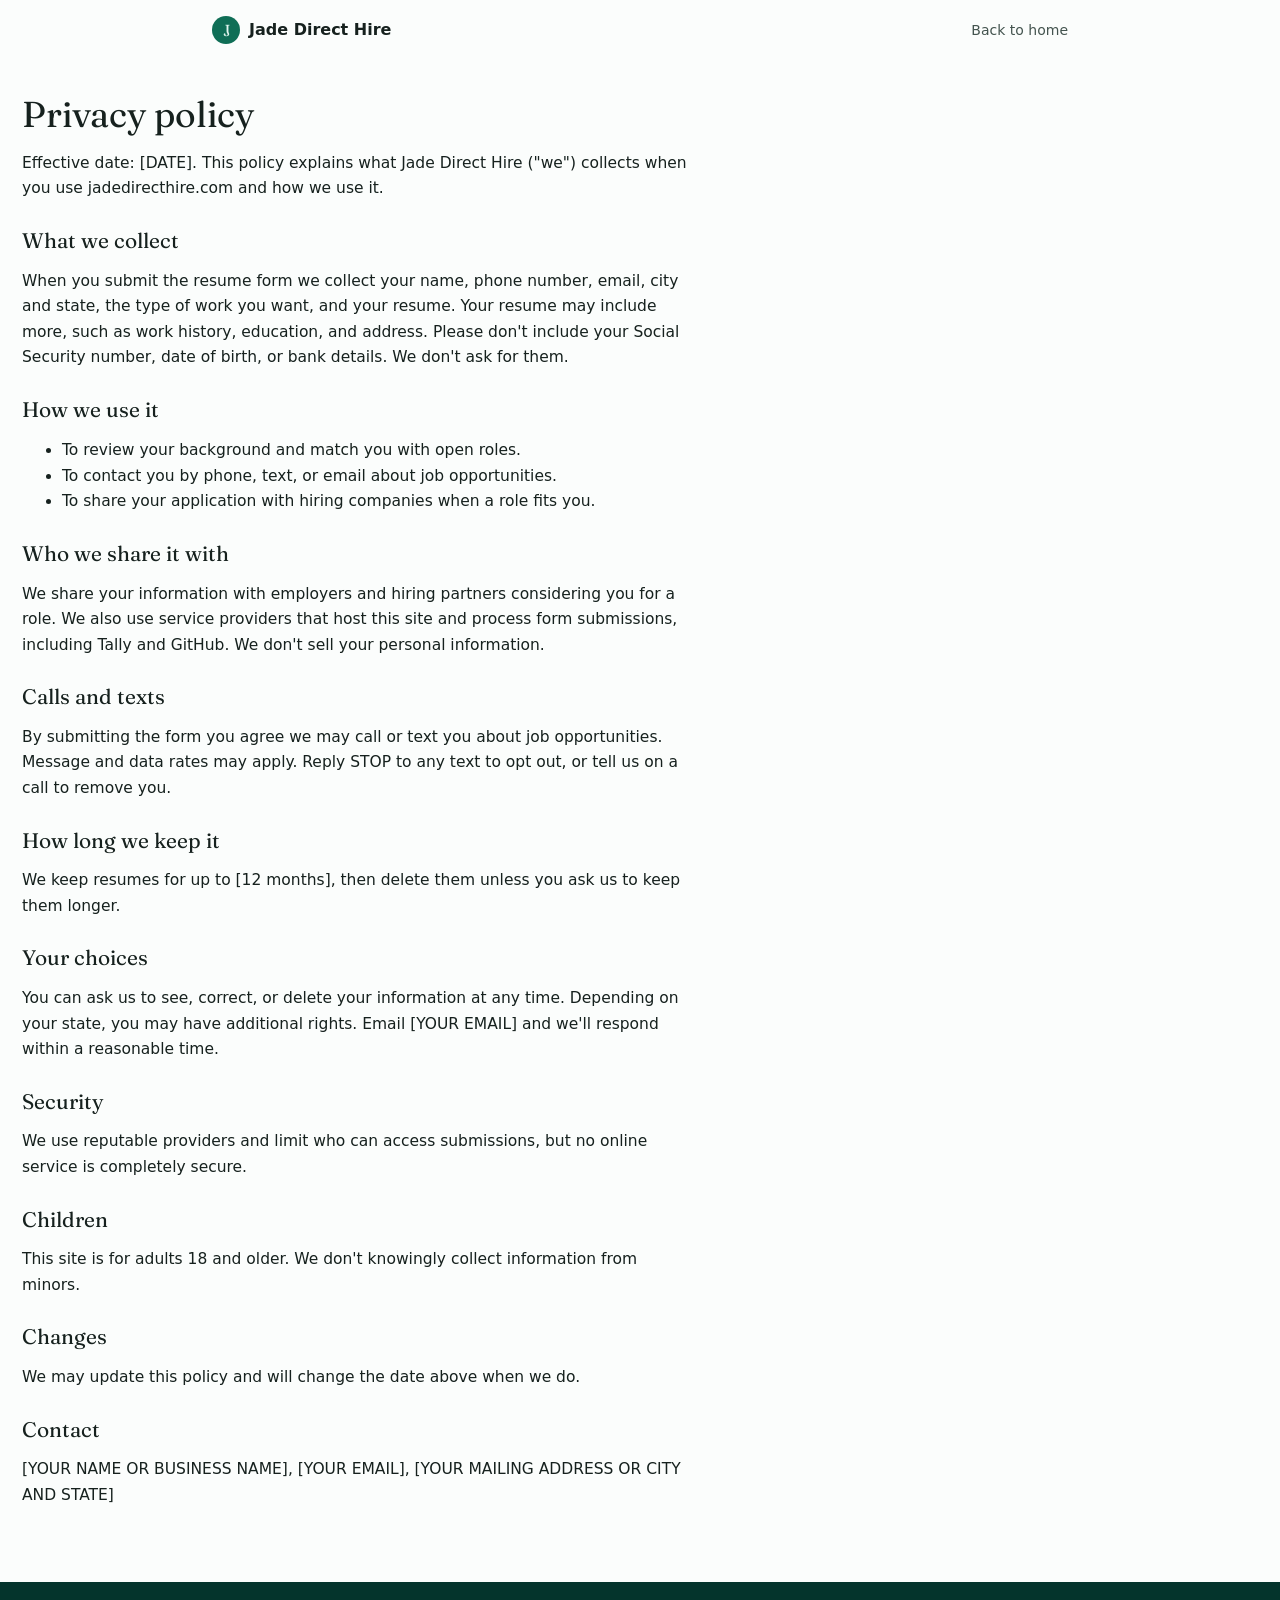
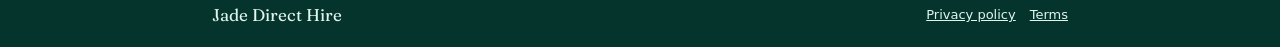
==== privacy.html @ fafb7166 "Add files via upload" ====
<!DOCTYPE html><html lang="en"><head><meta charset="utf-8"><meta name="viewport" content="width=device-width, initial-scale=1"><link href="https://fonts.googleapis.com/css2?family=Fraunces:opsz,wght@9..144,400&display=swap" rel="stylesheet"><link rel="stylesheet" href="styles.css"><title>Privacy policy | Jade Direct Hire</title></head><body><header><div class="wrap"><a class="logo" href="/"><b>J</b>Jade Direct Hire</a><nav><a href="/">Back to home</a></nav></div></header><main class="legal">
<h1>Privacy policy</h1>
<p>Effective date: [DATE]. This policy explains what Jade Direct Hire ("we") collects when you use jadedirecthire.com and how we use it.</p>
<h2>What we collect</h2>
<p>When you submit the resume form we collect your name, phone number, email, city and state, the type of work you want, and your resume. Your resume may include more, such as work history, education, and address. Please don't include your Social Security number, date of birth, or bank details. We don't ask for them.</p>
<h2>How we use it</h2>
<ul><li>To review your background and match you with open roles.</li><li>To contact you by phone, text, or email about job opportunities.</li><li>To share your application with hiring companies when a role fits you.</li></ul>
<h2>Who we share it with</h2>
<p>We share your information with employers and hiring partners considering you for a role. We also use service providers that host this site and process form submissions, including Tally and GitHub. We don't sell your personal information.</p>
<h2>Calls and texts</h2>
<p>By submitting the form you agree we may call or text you about job opportunities. Message and data rates may apply. Reply STOP to any text to opt out, or tell us on a call to remove you.</p>
<h2>How long we keep it</h2>
<p>We keep resumes for up to [12 months], then delete them unless you ask us to keep them longer.</p>
<h2>Your choices</h2>
<p>You can ask us to see, correct, or delete your information at any time. Depending on your state, you may have additional rights. Email [YOUR EMAIL] and we'll respond within a reasonable time.</p>
<h2>Security</h2>
<p>We use reputable providers and limit who can access submissions, but no online service is completely secure.</p>
<h2>Children</h2>
<p>This site is for adults 18 and older. We don't knowingly collect information from minors.</p>
<h2>Changes</h2>
<p>We may update this policy and will change the date above when we do.</p>
<h2>Contact</h2>
<p>[YOUR NAME OR BUSINESS NAME], [YOUR EMAIL], [YOUR MAILING ADDRESS OR CITY AND STATE]</p>
</main><footer><div class="wrap"><div class="row"><span class="logo2">Jade Direct Hire</span><span><a href="privacy.html">Privacy policy</a><a href="terms.html">Terms</a></span></div></div></footer></body></html>
---- styles.css ----
:root{--jade:#0F6E56;--deep:#04342C;--mint:#E1F5EE;--mist:#9FE1CB;--sun:#FAC775;--sunink:#412402;--warn:#FAEEDA;--warnink:#633806;--ink:#16211E;--paper:#FBFDFC;--line:#C9D8D3;--serif:"Fraunces",Georgia,"Times New Roman",serif;--sans:system-ui,-apple-system,"Segoe UI",Roboto,sans-serif}
*{box-sizing:border-box}
html{scroll-behavior:smooth}
body{margin:0;font:16px/1.65 var(--sans);color:var(--ink);background:var(--paper)}
a{color:var(--jade)}
a:focus-visible,button:focus-visible,summary:focus-visible{outline:3px solid var(--sun);outline-offset:2px}
.wrap{max-width:900px;margin:0 auto;padding:0 22px}
header .wrap{display:flex;align-items:center;justify-content:space-between;padding-top:16px;padding-bottom:16px;flex-wrap:wrap;gap:10px}
.logo{display:flex;align-items:center;gap:9px;font-weight:600;color:var(--ink);text-decoration:none}
.logo b{width:28px;height:28px;border-radius:50%;background:var(--jade);color:var(--mint);display:grid;place-items:center;font:400 16px var(--serif)}
nav a{margin-left:18px;font-size:14px;color:#44544F;text-decoration:none}
nav a.cta{color:var(--jade);font-weight:600}
.hero{background:var(--jade);color:#fff;position:relative;padding:56px 0 64px}
.hero small{display:block;color:var(--mist);letter-spacing:.06em;margin-bottom:12px;font-size:13px}
.hero h1{font:400 clamp(34px,6vw,54px)/1.1 var(--serif);margin:0;max-width:540px}
.hero p{color:var(--mint);max-width:480px;margin:16px 0 24px;font-size:17px}
.btn{display:inline-block;background:#fff;color:var(--deep);font-weight:600;padding:12px 22px;border-radius:6px;text-decoration:none}
.btn:hover{background:var(--mint)}
.sticker{position:absolute;right:max(22px,calc(50% - 430px));top:26px;background:var(--sun);color:var(--sunink);font-size:13px;font-weight:600;padding:9px 14px;border-radius:4px;transform:rotate(4deg)}
section{padding:42px 0 6px}
h2{font:400 28px/1.2 var(--serif);margin:0 0 8px}
.sub{color:#51625D;margin:0 0 18px}
.steps{display:grid;grid-template-columns:repeat(auto-fit,minmax(220px,1fr));gap:22px;margin-top:18px}
.steps div{border-top:3px solid var(--jade);padding-top:10px}
.steps span{font:400 32px var(--serif);color:var(--jade)}
.steps h3{margin:0 0 4px;font-size:16px}
.steps p{margin:0;font-size:14.5px;color:#44544F}
.roles{list-style:none;margin:0;padding:0;display:grid;grid-template-columns:repeat(auto-fit,minmax(270px,1fr));column-gap:34px}
.roles li a{display:flex;justify-content:space-between;align-items:center;padding:12px 0;border-top:1px solid var(--line);font:400 21px var(--serif);color:var(--ink);text-decoration:none}
.roles li a:hover{color:var(--jade)}
.roles li a::after{content:"\2197";color:var(--jade);font-size:18px}
.roles .tag{font:600 11px var(--sans);background:var(--jade);color:var(--mint);padding:2px 7px;border-radius:2px;margin-left:8px;letter-spacing:.05em;vertical-align:middle}
.roles li.all{grid-column:1/-1;border-bottom:1px solid var(--line)}
.apply{background:#fff;border:1px solid var(--line);border-radius:12px;padding:22px;margin-top:6px}
.note{background:var(--warn);color:var(--warnink);border-radius:6px;padding:11px 14px;font-size:14.5px;margin:0 0 14px}
.fine{font-size:12.5px;color:#5B6B66;margin:12px 0 0}
iframe{width:100%;min-height:520px;border:0}
details{border-top:1px solid var(--line);padding:12px 0}
details:last-of-type{border-bottom:1px solid var(--line)}
summary{cursor:pointer;font-weight:500}
details p{margin:8px 0 0;color:#44544F;font-size:15px}
footer{background:var(--deep);color:var(--mist);margin-top:48px;padding:22px 0;font-size:13px}
footer .row{display:flex;justify-content:space-between;flex-wrap:wrap;gap:8px}
footer a{color:var(--mint);margin-left:14px}
footer .logo2{font:400 17px var(--serif);color:var(--mint)}
footer p{margin:10px 0 0;font-size:12px;line-height:1.6}
.legal{max-width:720px;padding:34px 22px 10px}
.legal h1{font:400 36px/1.15 var(--serif);margin:0 0 6px}
.legal h2{font-size:21px;margin:26px 0 6px}
.legal p,.legal li{font-size:15.5px}
@media (prefers-reduced-motion:reduce){html{scroll-behavior:auto}}
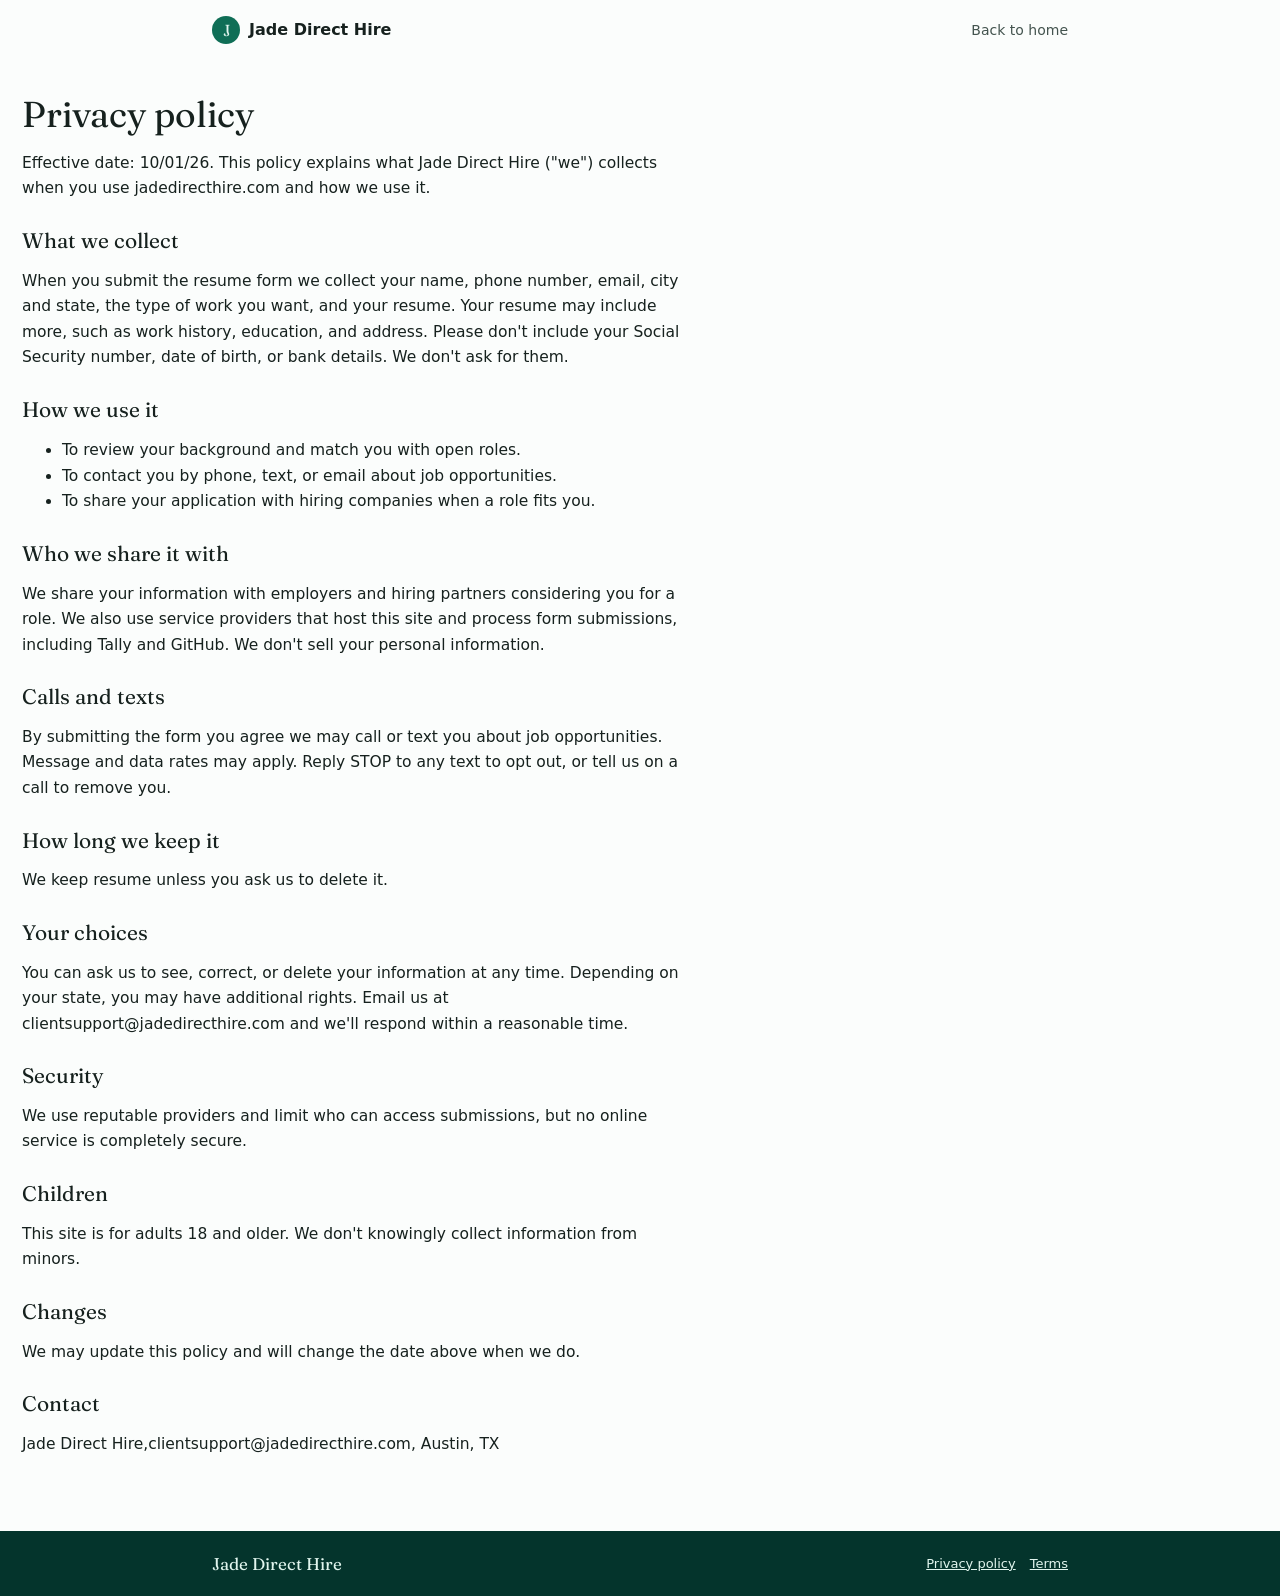
==== commit 4c44f38c: "Update privacy.html" ====
--- a/privacy.html
+++ b/privacy.html
@@ -1,6 +1,6 @@
 <!DOCTYPE html><html lang="en"><head><meta charset="utf-8"><meta name="viewport" content="width=device-width, initial-scale=1"><link href="https://fonts.googleapis.com/css2?family=Fraunces:opsz,wght@9..144,400&display=swap" rel="stylesheet"><link rel="stylesheet" href="styles.css"><title>Privacy policy | Jade Direct Hire</title></head><body><header><div class="wrap"><a class="logo" href="/"><b>J</b>Jade Direct Hire</a><nav><a href="/">Back to home</a></nav></div></header><main class="legal">
 <h1>Privacy policy</h1>
-<p>Effective date: [DATE]. This policy explains what Jade Direct Hire ("we") collects when you use jadedirecthire.com and how we use it.</p>
+<p>Effective date: 10/01/26. This policy explains what Jade Direct Hire ("we") collects when you use jadedirecthire.com and how we use it.</p>
 <h2>What we collect</h2>
 <p>When you submit the resume form we collect your name, phone number, email, city and state, the type of work you want, and your resume. Your resume may include more, such as work history, education, and address. Please don't include your Social Security number, date of birth, or bank details. We don't ask for them.</p>
 <h2>How we use it</h2>
@@ -10,9 +10,9 @@
 <h2>Calls and texts</h2>
 <p>By submitting the form you agree we may call or text you about job opportunities. Message and data rates may apply. Reply STOP to any text to opt out, or tell us on a call to remove you.</p>
 <h2>How long we keep it</h2>
-<p>We keep resumes for up to [12 months], then delete them unless you ask us to keep them longer.</p>
+<p>We keep resume unless you ask us to delete it.</p>
 <h2>Your choices</h2>
-<p>You can ask us to see, correct, or delete your information at any time. Depending on your state, you may have additional rights. Email [YOUR EMAIL] and we'll respond within a reasonable time.</p>
+<p>You can ask us to see, correct, or delete your information at any time. Depending on your state, you may have additional rights. Email us  at clientsupport@jadedirecthire.com and we'll respond within a reasonable time.</p>
 <h2>Security</h2>
 <p>We use reputable providers and limit who can access submissions, but no online service is completely secure.</p>
 <h2>Children</h2>
@@ -20,5 +20,5 @@
 <h2>Changes</h2>
 <p>We may update this policy and will change the date above when we do.</p>
 <h2>Contact</h2>
-<p>[YOUR NAME OR BUSINESS NAME], [YOUR EMAIL], [YOUR MAILING ADDRESS OR CITY AND STATE]</p>
+<p>Jade Direct Hire,clientsupport@jadedirecthire.com, Austin, TX </p>
 </main><footer><div class="wrap"><div class="row"><span class="logo2">Jade Direct Hire</span><span><a href="privacy.html">Privacy policy</a><a href="terms.html">Terms</a></span></div></div></footer></body></html>
